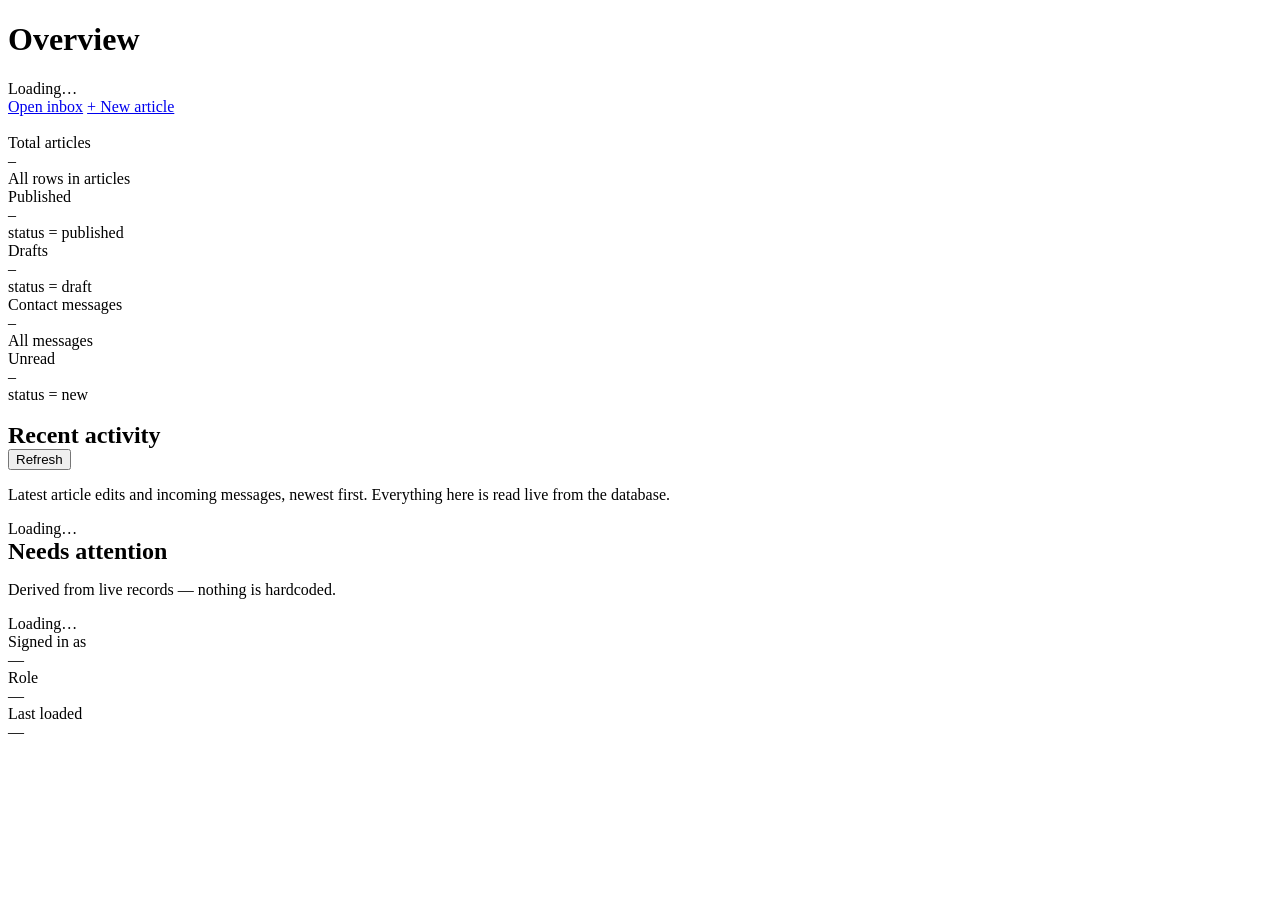
==== dashboard.html @ 69d616c0 "Live UI preview (sample data) of the admin studio" ====
<!doctype html>
<html lang="en" data-theme="dark">
<head>
<script>try{var q=new URLSearchParams(location.search);var t=q.get("theme");if(t)localStorage.setItem("sc_theme",t);var a=q.get("accent");if(a)localStorage.setItem("sc_accent",a);}catch(e){}</script>
<meta charset="utf-8">
<meta name="viewport" content="width=device-width,initial-scale=1">
<title>Dashboard — Sable &amp; Circuit Admin</title>
<script>
(function(){try{
  var t=localStorage.getItem("sc_theme")||"system";
  var th=t==="system"?(window.matchMedia("(prefers-color-scheme: dark)").matches?"dark":"light"):t;
  var r=document.documentElement;r.setAttribute("data-theme",th);
  r.setAttribute("data-density",localStorage.getItem("sc_density")||"comfortable");
  var a={teal:["#00aebb","#00838f"],indigo:["#7c8cff","#4f46e5"],emerald:["#34d399","#059669"],amber:["#f0a132","#b45309"],rose:["#fb7185","#be123c"]}[localStorage.getItem("sc_accent")||"teal"];
  r.style.setProperty("--accent",th==="dark"?a[0]:a[1]);
  r.style.setProperty("--accent-ink",th==="dark"?"#04120f":"#ffffff");
}catch(e){}})();
</script>
<link rel="stylesheet" href="assets/app.css">
<script src="assets/mock-supabase.js"></script>
</head>
<body data-page="dashboard" data-shell="app">
<main class="wrap">
  <div class="spread">
    <div>
      <h1>Overview</h1>
      <div class="muted" id="greeting">Loading…</div>
    </div>
    <div class="row">
      <a class="btn" href="inbox.html">Open inbox</a>
      <a class="btn primary" href="content.html?new=1">+ New article</a>
    </div>
  </div>

  <div id="notice" class="notice hidden"></div>

  <section class="stats" id="stats" style="margin-top:18px">
    <div class="stat"><div class="k">Total articles</div><div class="n" id="sTotal">–</div><div class="sub">All rows in articles</div></div>
    <div class="stat"><div class="k">Published</div><div class="n" id="sPub">–</div><div class="sub">status = published</div></div>
    <div class="stat"><div class="k">Drafts</div><div class="n" id="sDraft">–</div><div class="sub">status = draft</div></div>
    <div class="stat"><div class="k">Contact messages</div><div class="n" id="sMsg">–</div><div class="sub">All messages</div></div>
    <div class="stat accent"><div class="k">Unread</div><div class="n warn" id="sUnread">–</div><div class="sub">status = new</div></div>
  </section>

  <div class="grid2" style="margin-top:18px">
    <section class="panel">
      <div class="spread">
        <h2 style="margin:0">Recent activity</h2>
        <button class="btn sm" id="reload">Refresh</button>
      </div>
      <p class="muted small">Latest article edits and incoming messages, newest first. Everything here is read live from the database.</p>
      <div class="feed" id="feed"><div class="empty">Loading…</div></div>
    </section>

    <section class="panel">
      <h2 style="margin:0 0 4px">Needs attention</h2>
      <p class="muted small">Derived from live records — nothing is hardcoded.</p>
      <div id="attention" class="stack"><div class="empty">Loading…</div></div>
      <div class="divider"></div>
      <div class="kv">
        <div class="k">Signed in as</div><div id="whoami">—</div>
        <div class="k">Role</div><div id="role">—</div>
        <div class="k">Last loaded</div><div id="loaded">—</div>
      </div>
    </section>
  </div>
</main>

<script src="assets/app.js"></script>
<script>
document.addEventListener("admin:ready", async function(ev){
  var A = window.Admin, sb = A.sb, $ = A.$, who = ev.detail;
  $("whoami").textContent = who.user.email || "—";
  $("role").textContent = who.role || "admin";
  $("greeting").textContent = "Signed in as " + (who.user.email || "admin") + " · " + (who.role || "admin");

  function count(table, apply){
    var q = sb.from(table).select("*", { count: "exact", head: true });
    if (apply) q = apply(q);
    return q.then(function(r){ if (r.error) throw r.error; return r.count || 0; });
  }

  async function load(){
    A.setNotice("notice", "");
    try{
      var vals = await Promise.all([
        count("articles"),
        count("articles", function(q){ return q.eq("status", "published"); }),
        count("articles", function(q){ return q.eq("status", "draft"); }),
        count("contact_messages"),
        count("contact_messages", function(q){ return q.eq("status", "new"); })
      ]);
      $("sTotal").textContent  = vals[0];
      $("sPub").textContent    = vals[1];
      $("sDraft").textContent  = vals[2];
      $("sMsg").textContent    = vals[3];
      $("sUnread").textContent = vals[4];
      $("loaded").textContent  = A.fmtDate(new Date().toISOString());
      attention(vals);
    } catch(e){
      A.setNotice("notice", "Could not load dashboard counts: " + A.friendly(e), "error");
    }
  }

  function attention(v){
    var box = $("attention"), rows = [];
    if (v[4] > 0) rows.push('<a class="item" href="inbox.html" style="display:block"><b>' + v[4] + ' unread message' + (v[4] === 1 ? "" : "s") + '</b><div class="meta">Open the inbox to read and archive them.</div></a>');
    if (v[2] > 0) rows.push('<a class="item" href="content.html" style="display:block"><b>' + v[2] + ' draft' + (v[2] === 1 ? "" : "s") + ' awaiting review</b><div class="meta">Finish and publish from Content.</div></a>');
    if (v[1] === 0 && v[0] > 0) rows.push('<div class="item"><b>Nothing is published yet</b><div class="meta">Your public site has no live articles.</div></div>');
    if (v[0] === 0) rows.push('<a class="item" href="content.html?new=1" style="display:block"><b>No articles yet</b><div class="meta">Create your first article to get started.</div></a>');
    box.innerHTML = rows.length ? rows.join("") : '<div class="empty">All clear — nothing needs attention.</div>';
  }

  async function feed(){
    var box = $("feed");
    try{
      var a = await sb.from("articles").select("id,title,slug,status,updated_at").order("updated_at", { ascending: false }).limit(6);
      var m = await sb.from("contact_messages").select("id,name,subject,status,created_at").order("created_at", { ascending: false }).limit(6);
      if (a.error) throw a.error; if (m.error) throw m.error;
      var items = [];
      (a.data || []).forEach(function(x){ items.push({ at: x.updated_at, ic: "✎", body: '<b>' + A.esc(x.title) + '</b> <span class="badge ' + A.esc(x.status) + '">' + A.esc(x.status) + '</span><div class="muted small">Article updated</div>', href: "content.html?edit=" + encodeURIComponent(x.id) }); });
      (m.data || []).forEach(function(x){ items.push({ at: x.created_at, ic: "✉", body: '<b>' + A.esc(x.subject || "No subject") + '</b><div class="muted small">Message from ' + A.esc(x.name || x.email || "visitor") + '</div>', href: "inbox.html" }); });
      items.sort(function(p, q){ return new Date(q.at) - new Date(p.at); });
      box.innerHTML = items.length ? items.slice(0, 9).map(function(it){
        return '<a class="act" href="' + it.href + '" style="color:inherit;text-decoration:none">' +
          '<span class="ic">' + it.ic + '</span><span class="body">' + it.body + '</span>' +
          '<span class="when">' + A.relTime(it.at) + '</span></a>';
      }).join("") : '<div class="empty">No activity yet.</div>';
    } catch(e){
      box.innerHTML = '<div class="empty">Could not load activity: ' + A.esc(A.friendly(e)) + '</div>';
    }
  }

  $("reload").onclick = function(){ load(); feed(); if (window.Admin.refreshUnread) window.Admin.refreshUnread(); };
  document.addEventListener("inbox:count", function(e){
    $("sUnread").textContent = e.detail.unread;
  });

  load();
  feed();
});
</script>
</body>
</html>
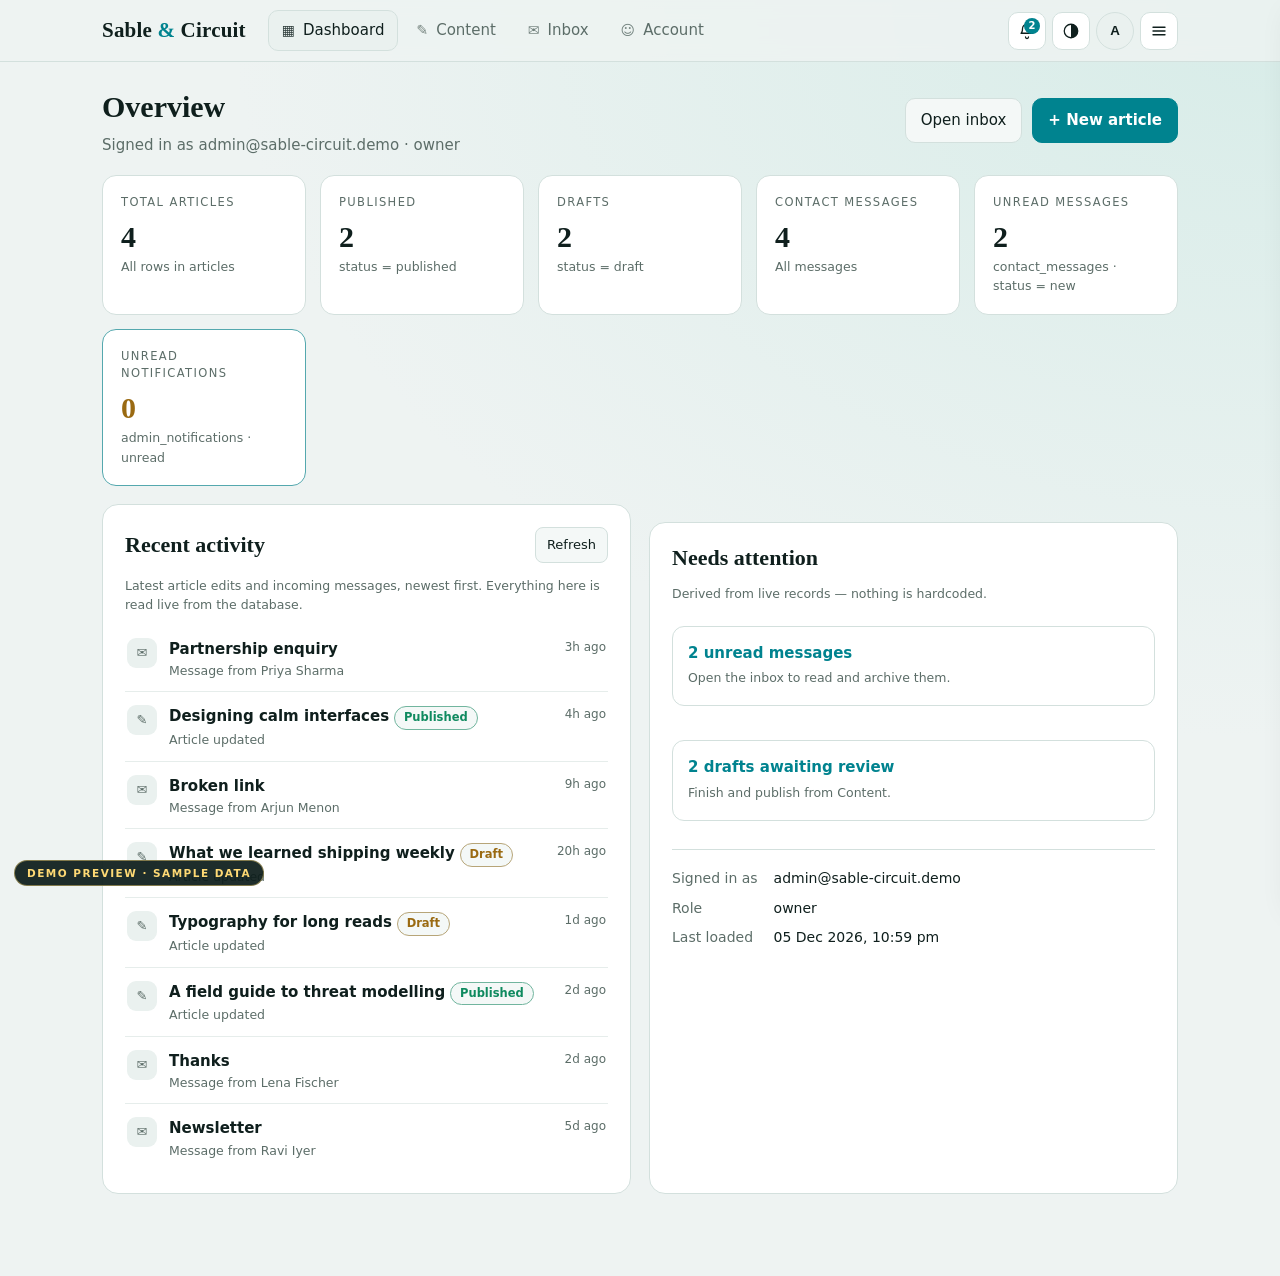
==== commit c2094b23: "Sync preview with admin_notifications wiring" ====
--- a/dashboard.html
+++ b/dashboard.html
@@ -39,7 +39,8 @@
     <div class="stat"><div class="k">Published</div><div class="n" id="sPub">–</div><div class="sub">status = published</div></div>
     <div class="stat"><div class="k">Drafts</div><div class="n" id="sDraft">–</div><div class="sub">status = draft</div></div>
     <div class="stat"><div class="k">Contact messages</div><div class="n" id="sMsg">–</div><div class="sub">All messages</div></div>
-    <div class="stat accent"><div class="k">Unread</div><div class="n warn" id="sUnread">–</div><div class="sub">status = new</div></div>
+    <div class="stat"><div class="k">Unread messages</div><div class="n" id="sUnread">–</div><div class="sub">contact_messages · status = new</div></div>
+    <div class="stat accent"><div class="k">Unread notifications</div><div class="n warn" id="sNotif">–</div><div class="sub">admin_notifications · unread</div></div>
   </section>
 
   <div class="grid2" style="margin-top:18px">
@@ -88,13 +89,15 @@
         count("articles", function(q){ return q.eq("status", "published"); }),
         count("articles", function(q){ return q.eq("status", "draft"); }),
         count("contact_messages"),
-        count("contact_messages", function(q){ return q.eq("status", "new"); })
+        count("contact_messages", function(q){ return q.eq("status", "new"); }),
+        count("admin_notifications", function(q){ return q.eq("is_read", false); })
       ]);
       $("sTotal").textContent  = vals[0];
       $("sPub").textContent    = vals[1];
       $("sDraft").textContent  = vals[2];
       $("sMsg").textContent    = vals[3];
       $("sUnread").textContent = vals[4];
+      $("sNotif").textContent  = vals[5];
       $("loaded").textContent  = A.fmtDate(new Date().toISOString());
       attention(vals);
     } catch(e){
@@ -132,8 +135,8 @@
   }
 
   $("reload").onclick = function(){ load(); feed(); if (window.Admin.refreshUnread) window.Admin.refreshUnread(); };
-  document.addEventListener("inbox:count", function(e){
-    $("sUnread").textContent = e.detail.unread;
+  document.addEventListener("notify:count", function(e){
+    $("sNotif").textContent = e.detail.unread;
   });
 
   load();
--- a/assets/app.css
+++ b/assets/app.css
@@ -0,0 +1,271 @@
+/* Sable & Circuit — Admin Studio shared styles
+   Theme tokens drive both light and dark modes. */
+
+:root{
+  --accent:#00aebb;
+  --accent-ink:#04120f;
+  --radius:16px;
+  --pad:22px;
+  --maxw:1120px;
+  --t:.22s ease;
+}
+
+html[data-theme="dark"]{
+  --bg:#031211;
+  --bg-glow:radial-gradient(ellipse at top right,#10302c,transparent 52%);
+  --panel:#0b1c1a;
+  --panel-2:#071715;
+  --panel-3:#0e2320;
+  --ink:#e8e4d3;
+  --muted:#9eafa8;
+  --line:#25413c;
+  --line-soft:#17302c;
+  --danger:#ff9d9d;
+  --danger-line:#a64e4e;
+  --ok:#5fe0b0;
+  --warn:#f0c674;
+  --shadow:0 14px 34px rgba(0,0,0,.42);
+}
+
+html[data-theme="light"]{
+  --bg:#eef3f2;
+  --bg-glow:radial-gradient(ellipse at top right,#d7ece8,transparent 58%);
+  --panel:#ffffff;
+  --panel-2:#f4f8f7;
+  --panel-3:#eaf1ef;
+  --ink:#0f1f1d;
+  --muted:#5c6d68;
+  --line:#d3e0dd;
+  --line-soft:#e6edeb;
+  --danger:#b42318;
+  --danger-line:#e4a9a4;
+  --ok:#0f8a5f;
+  --warn:#9a6a12;
+  --shadow:0 12px 30px rgba(16,32,30,.09);
+}
+
+html[data-density="compact"]{ --pad:14px; }
+
+*{box-sizing:border-box}
+html,body{min-height:100%}
+body{
+  margin:0;
+  padding:0 0 60px;
+  background:var(--bg-glow),var(--bg);
+  background-attachment:fixed;
+  color:var(--ink);
+  font:15px/1.55 system-ui,-apple-system,"Segoe UI",Roboto,sans-serif;
+  -webkit-font-smoothing:antialiased;
+}
+html[data-motion="reduced"] *{transition:none!important;animation:none!important}
+a{color:var(--accent);text-decoration:none}
+a:hover{text-decoration:underline}
+h1{font:600 30px/1.15 Georgia,serif;margin:.2em 0 .3em}
+h2{font:600 22px/1.2 Georgia,serif;margin:.2em 0 .4em}
+h3{font:600 17px/1.25 Georgia,serif;margin:.2em 0 .4em}
+.muted{color:var(--muted)}
+.small{font-size:12.5px}
+.hidden{display:none!important}
+.right{text-align:right}
+.nowrap{white-space:nowrap}
+.mono{font-family:ui-monospace,SFMono-Regular,Menlo,monospace}
+
+/* ---------- layout ---------- */
+.wrap{max-width:var(--maxw);margin:0 auto;padding:var(--pad)}
+.grid2{display:grid;grid-template-columns:1fr 1fr;gap:18px}
+.grid3{display:grid;grid-template-columns:repeat(3,1fr);gap:16px}
+.panel{background:var(--panel);border:1px solid var(--line);border-radius:var(--radius);padding:var(--pad)}
+.panel + .panel{margin-top:18px}
+.stack{display:grid;gap:14px}
+.row{display:flex;gap:10px;align-items:center;flex-wrap:wrap}
+.spread{display:flex;gap:12px;align-items:center;justify-content:space-between;flex-wrap:wrap}
+
+/* ---------- top bar ---------- */
+.topbar{
+  position:sticky;top:0;z-index:40;
+  background:color-mix(in srgb,var(--bg) 82%,transparent);
+  backdrop-filter:blur(10px);
+  border-bottom:1px solid var(--line);
+}
+@supports not (background:color-mix(in srgb,red,blue)){ .topbar{background:var(--panel)} }
+.topbar-inner{
+  max-width:var(--maxw);margin:0 auto;padding:10px var(--pad);
+  display:flex;align-items:center;gap:14px;
+}
+.brand{font:600 21px Georgia,serif;color:var(--ink);letter-spacing:.2px}
+.brand b{color:var(--accent)}
+.brand:hover{text-decoration:none}
+.nav{display:flex;gap:4px;margin-left:8px;flex:1}
+.navlink{
+  display:flex;align-items:center;gap:8px;
+  padding:8px 13px;border-radius:10px;color:var(--muted);
+  font-weight:500;border:1px solid transparent;
+}
+.navlink:hover{color:var(--ink);background:var(--panel-2);text-decoration:none}
+.navlink.active{color:var(--ink);background:var(--panel-3);border-color:var(--line)}
+.navlink .ic{opacity:.85;font-size:14px}
+.top-actions{display:flex;align-items:center;gap:6px}
+.iconbtn{
+  display:inline-flex;align-items:center;justify-content:center;position:relative;
+  width:38px;height:38px;border-radius:10px;border:1px solid var(--line);
+  background:var(--panel);color:var(--ink);cursor:pointer;
+}
+.iconbtn:hover{background:var(--panel-3)}
+.iconbtn svg{width:18px;height:18px}
+.iconbtn .dot{
+  position:absolute;top:5px;right:5px;min-width:16px;height:16px;padding:0 4px;
+  border-radius:9px;background:var(--accent);color:var(--accent-ink);
+  font:700 10px/16px system-ui;text-align:center;
+}
+.avatar{
+  width:38px;height:38px;border-radius:50%;border:1px solid var(--line);
+  background:var(--panel-3);color:var(--ink);display:inline-flex;
+  align-items:center;justify-content:center;font-weight:700;cursor:pointer;text-transform:uppercase;
+}
+
+/* ---------- buttons ---------- */
+.btn{
+  display:inline-flex;align-items:center;justify-content:center;gap:8px;
+  padding:10px 15px;border:1px solid var(--line);border-radius:10px;
+  background:var(--panel-2);color:var(--ink);font:inherit;font-weight:500;
+  cursor:pointer;transition:var(--t);
+}
+.btn:hover{background:var(--panel-3)}
+.btn:disabled{opacity:.55;cursor:not-allowed}
+.btn.primary{background:var(--accent);border-color:var(--accent);color:var(--accent-ink);font-weight:700}
+.btn.primary:hover{filter:brightness(1.06)}
+.btn.ghost{background:transparent}
+.btn.danger{color:var(--danger);border-color:var(--danger-line)}
+.btn.danger:hover{background:color-mix(in srgb,var(--danger) 14%,transparent)}
+.btn.block{display:flex;width:100%;margin-top:8px}
+.btn.sm{padding:7px 11px;font-size:13px;border-radius:8px}
+
+/* ---------- forms ---------- */
+.field{display:grid;gap:6px;margin:13px 0}
+.field label{font-size:11.5px;letter-spacing:.12em;color:var(--muted);text-transform:uppercase}
+input,textarea,select{
+  width:100%;padding:11px 12px;background:var(--panel-2);
+  border:1px solid var(--line);border-radius:10px;color:var(--ink);font:inherit;
+}
+input:focus,textarea:focus,select:focus{outline:none;border-color:var(--accent);box-shadow:0 0 0 3px color-mix(in srgb,var(--accent) 22%,transparent)}
+textarea{resize:vertical;min-height:90px}
+select{appearance:none;background-image:linear-gradient(45deg,transparent 50%,var(--muted) 50%),linear-gradient(135deg,var(--muted) 50%,transparent 50%);background-position:calc(100% - 18px) 50%,calc(100% - 13px) 50%;background-size:5px 5px,5px 5px;background-repeat:no-repeat;padding-right:34px}
+input[type="file"]{padding:8px}
+
+/* ---------- notices / toasts ---------- */
+.notice{padding:12px 14px;border:1px solid var(--line);border-radius:10px;background:var(--panel-2);white-space:pre-wrap;margin:12px 0}
+.notice.error{border-color:var(--danger-line);color:var(--danger)}
+.notice.ok{border-color:color-mix(in srgb,var(--ok) 55%,var(--line));color:var(--ok)}
+.toasts{position:fixed;right:16px;bottom:16px;display:grid;gap:10px;z-index:90;max-width:min(360px,86vw)}
+.toast{
+  padding:12px 14px;border:1px solid var(--line);border-left:3px solid var(--accent);
+  border-radius:10px;background:var(--panel);box-shadow:var(--shadow);font-size:14px;
+}
+.toast.error{border-left-color:var(--danger)}
+.toast.ok{border-left-color:var(--ok)}
+.toast b{display:block;margin-bottom:2px}
+
+/* ---------- stats ---------- */
+.stats{display:grid;grid-template-columns:repeat(auto-fit,minmax(168px,1fr));gap:14px}
+.stat{background:var(--panel);border:1px solid var(--line);border-radius:14px;padding:18px}
+.stat .k{font-size:11.5px;letter-spacing:.12em;color:var(--muted);text-transform:uppercase}
+.stat .n{font:700 30px/1.1 Georgia,serif;margin-top:8px}
+.stat .sub{font-size:12.5px;color:var(--muted);margin-top:4px}
+.stat.accent{border-color:color-mix(in srgb,var(--accent) 60%,var(--line))}
+.stat .n.warn{color:var(--warn)}
+
+/* ---------- list items / cards ---------- */
+.item{background:var(--panel);border:1px solid var(--line);border-radius:12px;padding:15px;margin:10px 0}
+.item:hover{border-color:color-mix(in srgb,var(--accent) 40%,var(--line))}
+.item .t{font-weight:600}
+.item .meta{color:var(--muted);font-size:12.5px;margin:3px 0}
+.thumb{width:100%;max-width:190px;max-height:120px;object-fit:cover;border-radius:9px;border:1px solid var(--line);display:block;margin:8px 0}
+.badge{display:inline-block;padding:2px 9px;border-radius:999px;font-size:11.5px;font-weight:600;border:1px solid var(--line);background:var(--panel-2);color:var(--muted);text-transform:capitalize}
+.badge.published{color:var(--ok);border-color:color-mix(in srgb,var(--ok) 50%,var(--line))}
+.badge.draft{color:var(--warn);border-color:color-mix(in srgb,var(--warn) 50%,var(--line))}
+.badge.new{color:var(--accent);border-color:color-mix(in srgb,var(--accent) 55%,var(--line))}
+.badge.read{color:var(--muted)}
+.badge.archived{color:var(--muted);opacity:.8}
+
+/* ---------- toolbar ---------- */
+.toolbar{display:flex;gap:10px;flex-wrap:wrap;align-items:center;margin:14px 0}
+.toolbar .grow{flex:1;min-width:180px}
+.search{position:relative;flex:1;min-width:190px}
+.search input{padding-left:34px}
+.search::before{content:"";position:absolute;left:12px;top:50%;width:13px;height:13px;transform:translateY(-50%);border:1.7px solid var(--muted);border-radius:50%;opacity:.7}
+.search::after{content:"";position:absolute;left:22px;top:calc(50% + 7px);width:6px;height:1.7px;background:var(--muted);transform:rotate(45deg);opacity:.7}
+.tabs{display:flex;gap:6px;border-bottom:1px solid var(--line);margin-bottom:16px}
+.tab{padding:9px 14px;border:0;background:none;color:var(--muted);font:inherit;font-weight:500;cursor:pointer;border-bottom:2px solid transparent;margin-bottom:-1px}
+.tab:hover{color:var(--ink)}
+.tab.active{color:var(--ink);border-bottom-color:var(--accent)}
+
+/* ---------- activity feed ---------- */
+.feed{display:grid;gap:2px}
+.act{display:flex;gap:12px;padding:11px 2px;border-bottom:1px solid var(--line-soft);align-items:flex-start}
+.act:last-child{border-bottom:0}
+.act .ic{width:30px;height:30px;border-radius:9px;background:var(--panel-3);display:grid;place-items:center;font-size:13px;flex:none;color:var(--muted)}
+.act .body{flex:1;min-width:0}
+.act .when{color:var(--muted);font-size:12px;white-space:nowrap}
+
+/* ---------- modal ---------- */
+.modal{position:fixed;inset:0;z-index:80;display:grid;place-items:center;padding:20px;background:rgba(0,0,0,.5)}
+.sheet{background:var(--panel);border:1px solid var(--line);border-radius:16px;width:100%;max-width:760px;max-height:86vh;overflow:auto;box-shadow:var(--shadow)}
+.sheet-head{display:flex;align-items:center;justify-content:space-between;gap:12px;padding:16px 20px;border-bottom:1px solid var(--line);position:sticky;top:0;background:var(--panel);z-index:1}
+.sheet-body{padding:20px}
+.preview-title{font:600 27px/1.2 Georgia,serif;margin:0 0 6px}
+.preview-body{white-space:pre-wrap;margin-top:16px;line-height:1.7}
+
+/* ---------- drawer (corner menu) ---------- */
+.drawer{
+  position:fixed;top:0;right:0;height:100%;width:352px;max-width:90vw;
+  background:var(--panel);border-left:1px solid var(--line);z-index:100;
+  transform:translateX(103%);transition:transform var(--t);
+  display:flex;flex-direction:column;box-shadow:var(--shadow);
+}
+.drawer.open{transform:none}
+.drawer-head{display:flex;align-items:flex-start;justify-content:space-between;gap:10px;padding:16px 18px;border-bottom:1px solid var(--line)}
+.drawer-title{font:600 18px Georgia,serif}
+.drawer-body{padding:14px 18px 26px;overflow:auto}
+.drawer-sec{padding:12px 0;border-bottom:1px solid var(--line-soft)}
+.drawer-sec:last-child{border-bottom:0}
+.sec-label{font-size:11px;letter-spacing:.14em;text-transform:uppercase;color:var(--muted);margin-bottom:9px}
+.drawer-nav{display:grid;gap:3px}
+.drawer-nav .navlink{padding:10px 12px}
+.scrim{position:fixed;inset:0;background:rgba(0,0,0,.45);z-index:95;opacity:0;pointer-events:none;transition:opacity var(--t)}
+.scrim.open{opacity:1;pointer-events:auto}
+
+/* segmented control + swatches */
+.seg{display:inline-flex;border:1px solid var(--line);border-radius:10px;overflow:hidden;background:var(--panel-2)}
+.seg button{padding:8px 12px;border:0;background:none;color:var(--muted);font:inherit;font-size:13px;cursor:pointer}
+.seg button + button{border-left:1px solid var(--line)}
+.seg button.active{background:var(--accent);color:var(--accent-ink);font-weight:700}
+.swatches{display:flex;gap:9px;flex-wrap:wrap}
+.swatch{width:28px;height:28px;border-radius:50%;border:2px solid var(--line);cursor:pointer;padding:0}
+.swatch.active{outline:2px solid var(--ink);outline-offset:2px}
+
+/* ---------- auth ---------- */
+.auth-shell{min-height:100vh;display:grid;place-items:center;padding:26px}
+.auth-card{width:100%;max-width:440px;background:var(--panel);border:1px solid var(--line);border-radius:18px;padding:28px;box-shadow:var(--shadow)}
+.eyebrow{font-size:11px;letter-spacing:.18em;color:var(--accent);text-transform:uppercase}
+.auth-top{display:flex;justify-content:space-between;align-items:center;margin-bottom:18px}
+.linklike{background:none;border:0;color:var(--accent);font:inherit;cursor:pointer;padding:0;text-align:left}
+.linklike:hover{text-decoration:underline}
+
+/* ---------- misc ---------- */
+.empty{padding:26px;text-align:center;color:var(--muted);border:1px dashed var(--line);border-radius:12px}
+.kv{display:grid;grid-template-columns:auto 1fr;gap:8px 16px;font-size:14px}
+.kv .k{color:var(--muted)}
+.divider{height:1px;background:var(--line);margin:18px 0}
+.pill-row{display:flex;gap:8px;flex-wrap:wrap}
+.hintbox{border:1px dashed var(--line);border-radius:10px;padding:12px;color:var(--muted);font-size:13px}
+
+@media(max-width:860px){
+  .grid2,.grid3{grid-template-columns:1fr}
+  .nav{display:none}
+  .topbar-inner{gap:8px}
+  .brand{flex:1;font-size:19px}
+}
+@media(max-width:520px){
+  .stats{grid-template-columns:1fr 1fr}
+  .stat .n{font-size:25px}
+}
